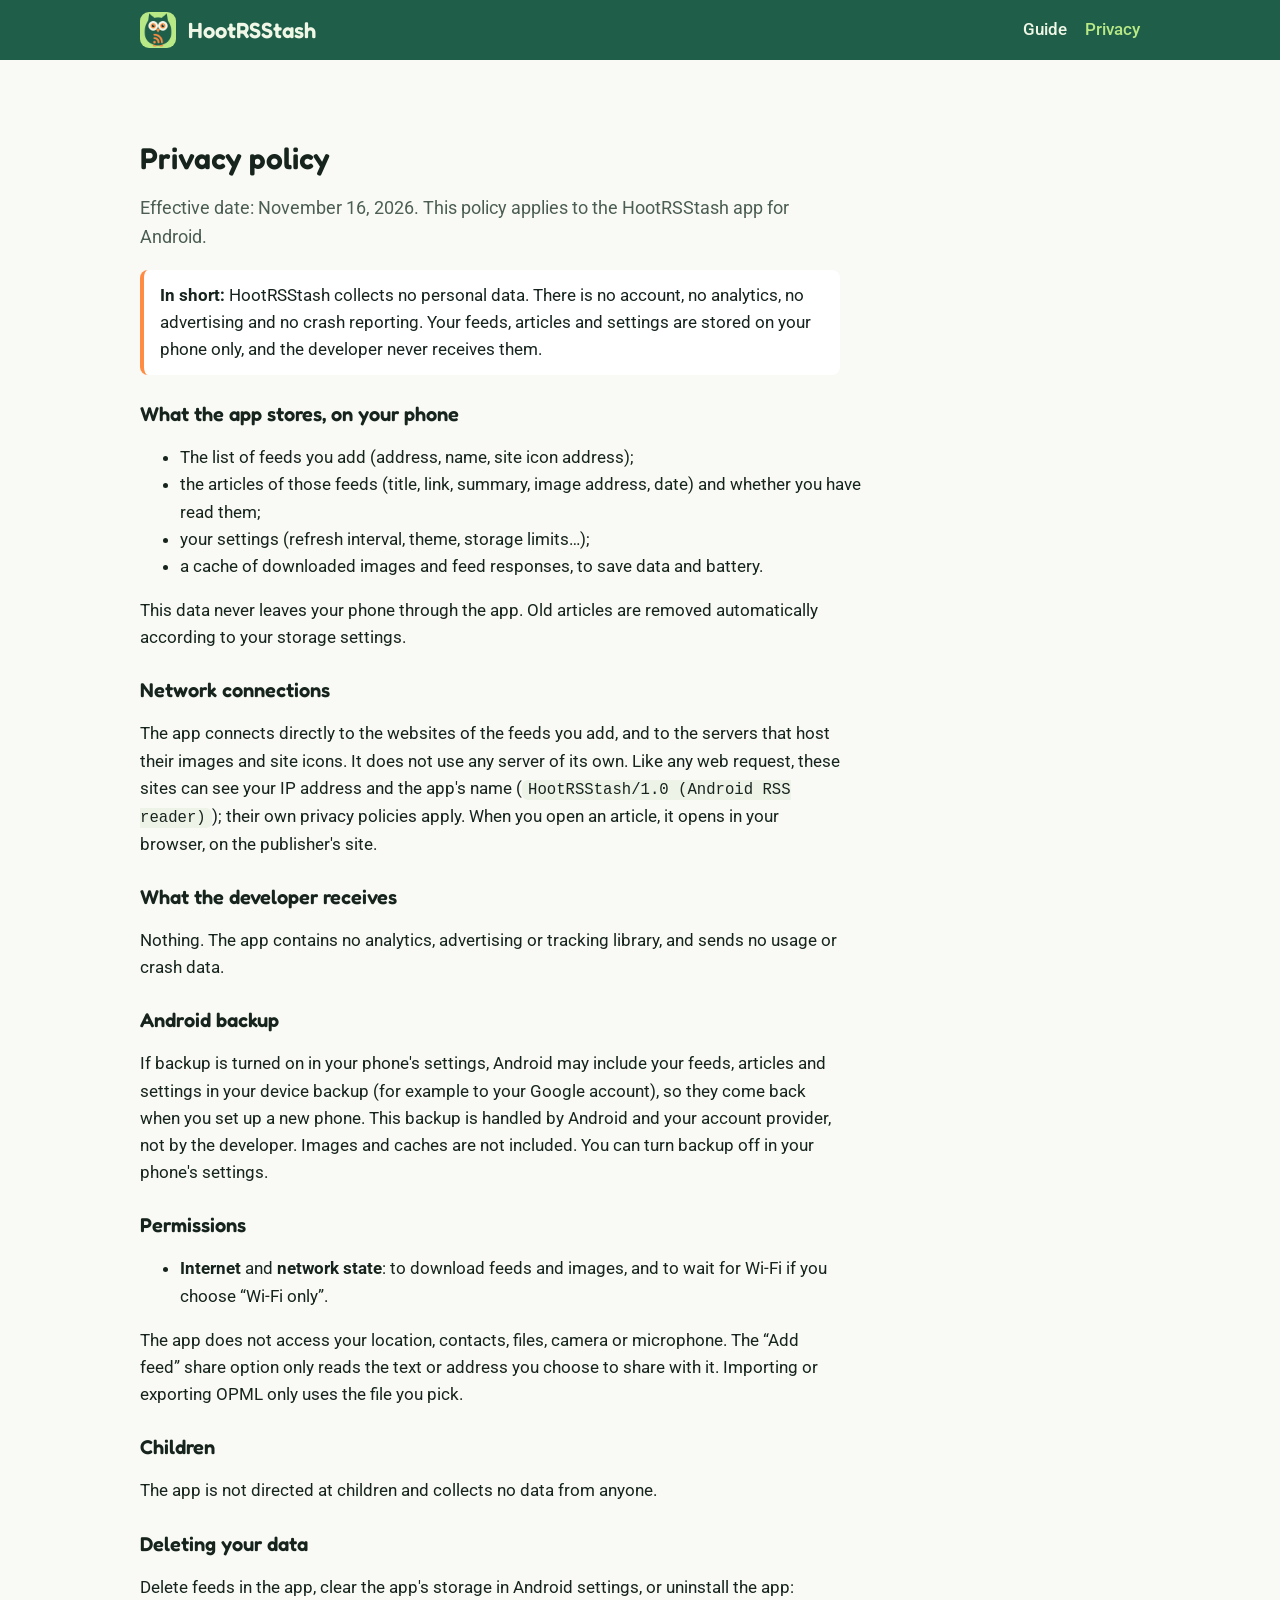
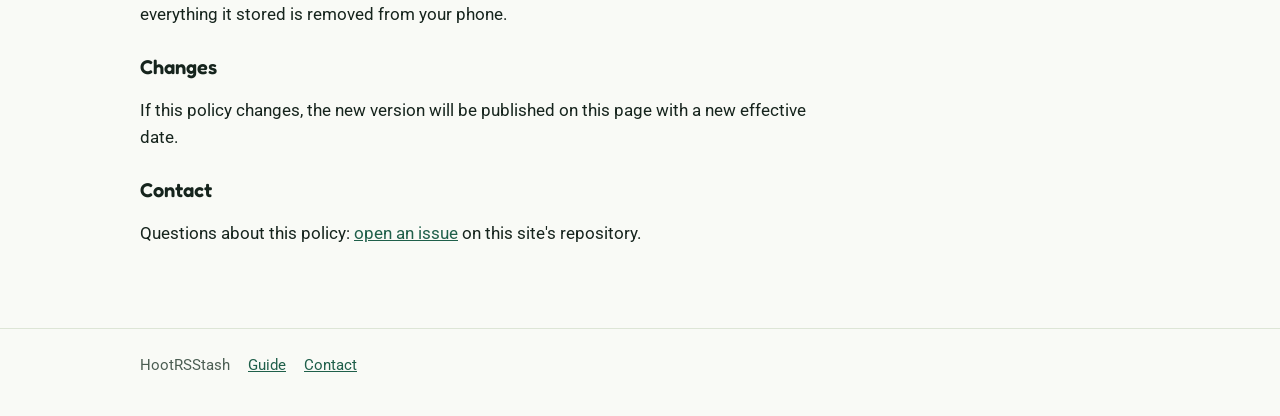
==== privacy.html @ c7c50cca "HootRSStash guide and privacy policy Co-Authored-By: Claude Opus 5.5 <noreply@anthropic.com> Claude-" ====
<!doctype html>
<html lang="en">
<head>
<meta charset="utf-8">
<meta name="viewport" content="width=device-width, initial-scale=1, viewport-fit=cover">
<title>HootRSStash Privacy Policy</title>
<meta name="description" content="HootRSStash collects no personal data. Your feeds and articles stay on your phone.">
<link rel="icon" href="img/icon-192.png">
<link rel="stylesheet" href="https://fonts.googleapis.com/css2?family=Fredoka:wght@600&family=Roboto:wght@400;500;700&display=swap">
<link rel="stylesheet" href="style.css">
</head>
<body>
<header class="topbar"><div class="wrap">
  <img src="img/icon-192.png" alt="">
  <a class="name" href="./">HootRSStash</a>
  <nav><a href="./">Guide</a><a href="privacy.html" aria-current="page">Privacy</a></nav>
</div></header>

<main class="wrap">
  <h2>Privacy policy</h2>
  <p class="lead">Effective date: November 16, 2026. This policy applies to the HootRSStash app for Android.</p>

  <p class="note"><b>In short:</b> HootRSStash collects no personal data. There is no account, no analytics, no advertising and no crash reporting. Your feeds, articles and settings are stored on your phone only, and the developer never receives them.</p>

  <h3>What the app stores, on your phone</h3>
  <ul>
    <li>The list of feeds you add (address, name, site icon address);</li>
    <li>the articles of those feeds (title, link, summary, image address, date) and whether you have read them;</li>
    <li>your settings (refresh interval, theme, storage limits…);</li>
    <li>a cache of downloaded images and feed responses, to save data and battery.</li>
  </ul>
  <p>This data never leaves your phone through the app. Old articles are removed automatically according to your storage settings.</p>

  <h3>Network connections</h3>
  <p>The app connects directly to the websites of the feeds you add, and to the servers that host their images and site icons. It does not use any server of its own. Like any web request, these sites can see your IP address and the app's name (<code>HootRSStash/1.0 (Android RSS reader)</code>); their own privacy policies apply. When you open an article, it opens in your browser, on the publisher's site.</p>

  <h3>What the developer receives</h3>
  <p>Nothing. The app contains no analytics, advertising or tracking library, and sends no usage or crash data.</p>

  <h3>Android backup</h3>
  <p>If backup is turned on in your phone's settings, Android may include your feeds, articles and settings in your device backup (for example to your Google account), so they come back when you set up a new phone. This backup is handled by Android and your account provider, not by the developer. Images and caches are not included. You can turn backup off in your phone's settings.</p>

  <h3>Permissions</h3>
  <ul>
    <li><b>Internet</b> and <b>network state</b>: to download feeds and images, and to wait for Wi-Fi if you choose “Wi-Fi only”.</li>
  </ul>
  <p>The app does not access your location, contacts, files, camera or microphone. The “Add feed” share option only reads the text or address you choose to share with it. Importing or exporting OPML only uses the file you pick.</p>

  <h3>Children</h3>
  <p>The app is not directed at children and collects no data from anyone.</p>

  <h3>Deleting your data</h3>
  <p>Delete feeds in the app, clear the app's storage in Android settings, or uninstall the app: everything it stored is removed from your phone.</p>

  <h3>Changes</h3>
  <p>If this policy changes, the new version will be published on this page with a new effective date.</p>

  <h3>Contact</h3>
  <p>Questions about this policy: <a href="https://github.com/anthonyda/hootrsstash-site/issues">open an issue</a> on this site's repository.</p>
</main>

<footer><div class="wrap">
  <span>HootRSStash</span><a href="./">Guide</a><a href="https://github.com/anthonyda/hootrsstash-site/issues">Contact</a>
</div></footer>
</body>
</html>
---- style.css ----
/* HootRSStash site: the owl's colors (forest #1F5F4A, leaf #B8E986, orange #FF8C42, cream #F1F7E7). */
:root {
  --bg: #f9faf6; --surface: #ffffff; --ink: #16241d; --muted: #4c5e53; --line: #dde5d6;
  --brand: #1f5f4a; --on-brand: #f1f7e7; --accent: #1f5f4a; --leaf: #b8e986; --orange: #ff8c42; --code: #eef3e8;
  --f-display: "Fredoka", "Segoe UI", system-ui, sans-serif;
  --f-body: "Roboto", "Segoe UI", system-ui, sans-serif;
  color-scheme: light;
}
@media (prefers-color-scheme: dark) {
  :root { --bg: #0f1412; --surface: #161d19; --ink: #e4ece2; --muted: #a8b5ab; --line: #26302a; --accent: #6cc98a; --code: #1d2621; color-scheme: dark; }
}
* { box-sizing: border-box; }
body { margin: 0; background: var(--bg); color: var(--ink); font: 17px/1.6 var(--f-body); }
a { color: var(--accent); }
a:focus-visible { outline: 3px solid var(--orange); outline-offset: 2px; border-radius: 4px; }
.wrap { max-width: 1040px; margin: 0 auto; padding-left: max(20px, env(safe-area-inset-left)); padding-right: max(20px, env(safe-area-inset-right)); }
.topbar { background: var(--brand); color: var(--on-brand); }
.topbar .wrap { display: flex; align-items: center; gap: 12px; padding-block: 12px; }
.topbar img { width: 36px; height: 36px; border-radius: 9px; }
.topbar .name { font: 600 22px var(--f-display); color: var(--on-brand); text-decoration: none; margin-right: auto; }
.topbar nav { display: flex; gap: 18px; flex-wrap: wrap; }
.topbar nav a { color: var(--on-brand); text-decoration: none; font-weight: 500; }
.topbar nav a[aria-current="page"] { color: var(--leaf); }
.hero { background: var(--brand); color: var(--on-brand); padding-block: 40px 56px; }
.hero .wrap { display: grid; grid-template-columns: minmax(0, 1.2fr) minmax(0, 1fr); gap: 32px; align-items: center; }
.hero h1 { font: 600 clamp(40px, 7vw, 64px)/1.05 var(--f-display); margin: 0 0 16px; text-wrap: balance; }
.hero h1 span { color: var(--leaf); }
.hero p { font-size: 20px; margin: 0 0 20px; max-width: 34ch; }
.chip { display: inline-block; background: var(--orange); color: #3a1600; font-weight: 500; border-radius: 999px; padding: 6px 16px; }
.hero .shots { display: flex; gap: 14px; justify-content: center; }
.hero .shots img { width: 46%; max-width: 216px; border-radius: 20px; border: 6px solid #0b0b0b; box-shadow: 0 20px 50px rgba(0,0,0,.35); }
.hero .shots img:last-child { transform: translateY(28px); }
main { padding-block: 32px 64px; }
h2 { font: 600 30px/1.2 var(--f-display); margin: 48px 0 12px; text-wrap: balance; }
h3 { font: 600 20px/1.3 var(--f-display); margin: 26px 0 6px; }
p, li { max-width: 70ch; }
.lead { color: var(--muted); font-size: 18px; }
.features { display: grid; grid-template-columns: repeat(auto-fit, minmax(230px, 1fr)); gap: 16px; margin-top: 16px; padding: 0; list-style: none; }
.features li { background: var(--surface); border: 1px solid var(--line); border-radius: 16px; padding: 16px 18px; }
.features b { display: block; font: 600 18px var(--f-display); margin-bottom: 4px; }
.gallery { display: grid; grid-template-columns: repeat(auto-fit, minmax(200px, 1fr)); gap: 18px; margin-top: 18px; }
.gallery figure { margin: 0; }
.gallery img { width: 100%; max-width: 100%; border-radius: 18px; border: 5px solid #0b0b0b; }
.gallery figcaption { color: var(--muted); font-size: 15px; margin-top: 6px; }
code { background: var(--code); border-radius: 6px; padding: 1px 6px; font-size: .92em; overflow-wrap: anywhere; }
.note { background: var(--surface); border-left: 4px solid var(--orange); border-radius: 8px; padding: 12px 16px; max-width: 70ch; }
dl { max-width: 70ch; } dt { font-weight: 600; margin-top: 14px; } dd { margin: 4px 0 0; color: var(--muted); }
footer { border-top: 1px solid var(--line); color: var(--muted); font-size: 15px; padding-block: 24px 40px; }
footer .wrap { display: flex; gap: 18px; flex-wrap: wrap; }
@media (max-width: 760px) { .hero .wrap { grid-template-columns: minmax(0, 1fr); } .hero .shots img:last-child { transform: none; } }
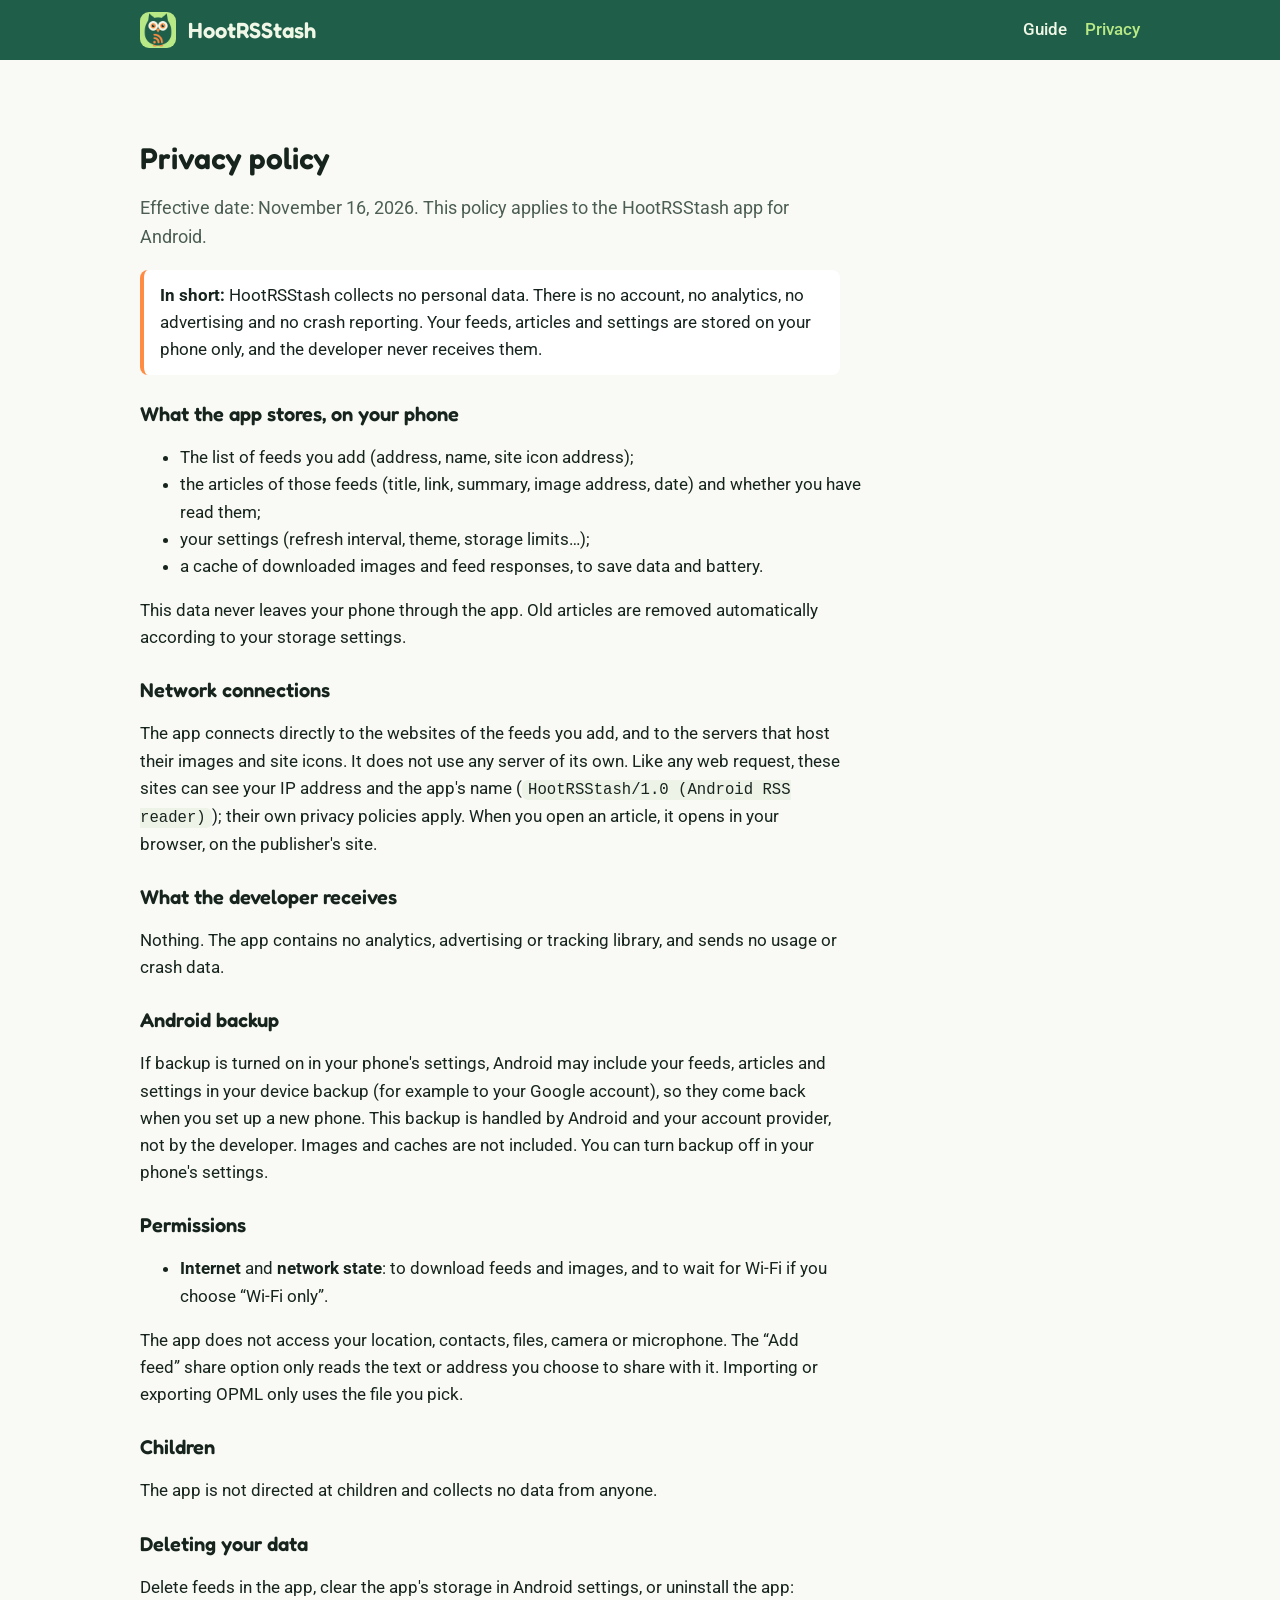
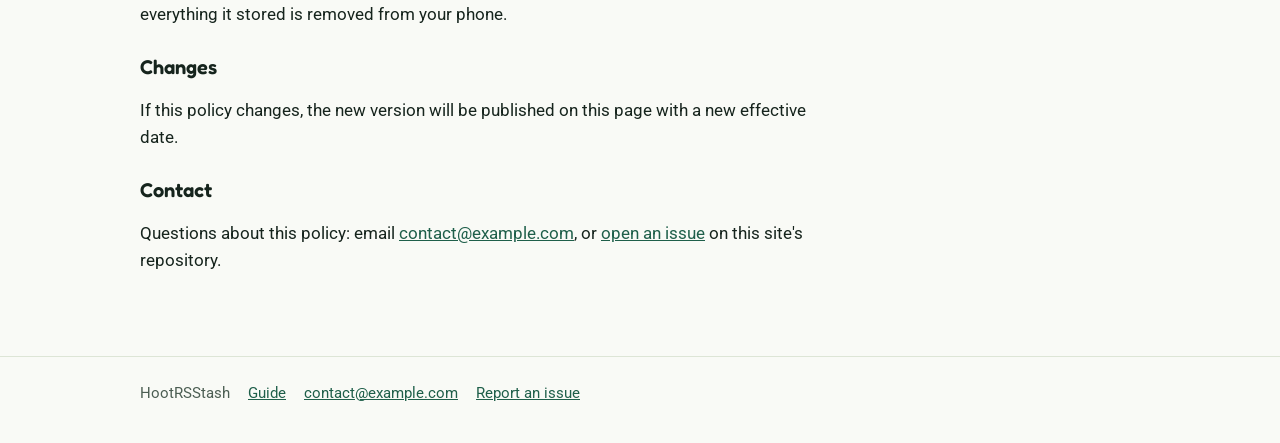
==== commit c0a50ef0: "Contact email in footers and privacy policy (placeholder, not pushed)" ====
--- a/privacy.html
+++ b/privacy.html
@@ -56,11 +56,11 @@
   <p>If this policy changes, the new version will be published on this page with a new effective date.</p>
 
   <h3>Contact</h3>
-  <p>Questions about this policy: <a href="https://github.com/anthonyda/hootrsstash-site/issues">open an issue</a> on this site's repository.</p>
+  <p>Questions about this policy: email <a href="mailto:contact@example.com">contact@example.com</a>, or <a href="https://github.com/anthonyda/hootrsstash-site/issues">open an issue</a> on this site's repository.</p>
 </main>
 
 <footer><div class="wrap">
-  <span>HootRSStash</span><a href="./">Guide</a><a href="https://github.com/anthonyda/hootrsstash-site/issues">Contact</a>
+  <span>HootRSStash</span><a href="./">Guide</a><a href="mailto:contact@example.com">contact@example.com</a><a href="https://github.com/anthonyda/hootrsstash-site/issues">Report an issue</a>
 </div></footer>
 </body>
 </html>
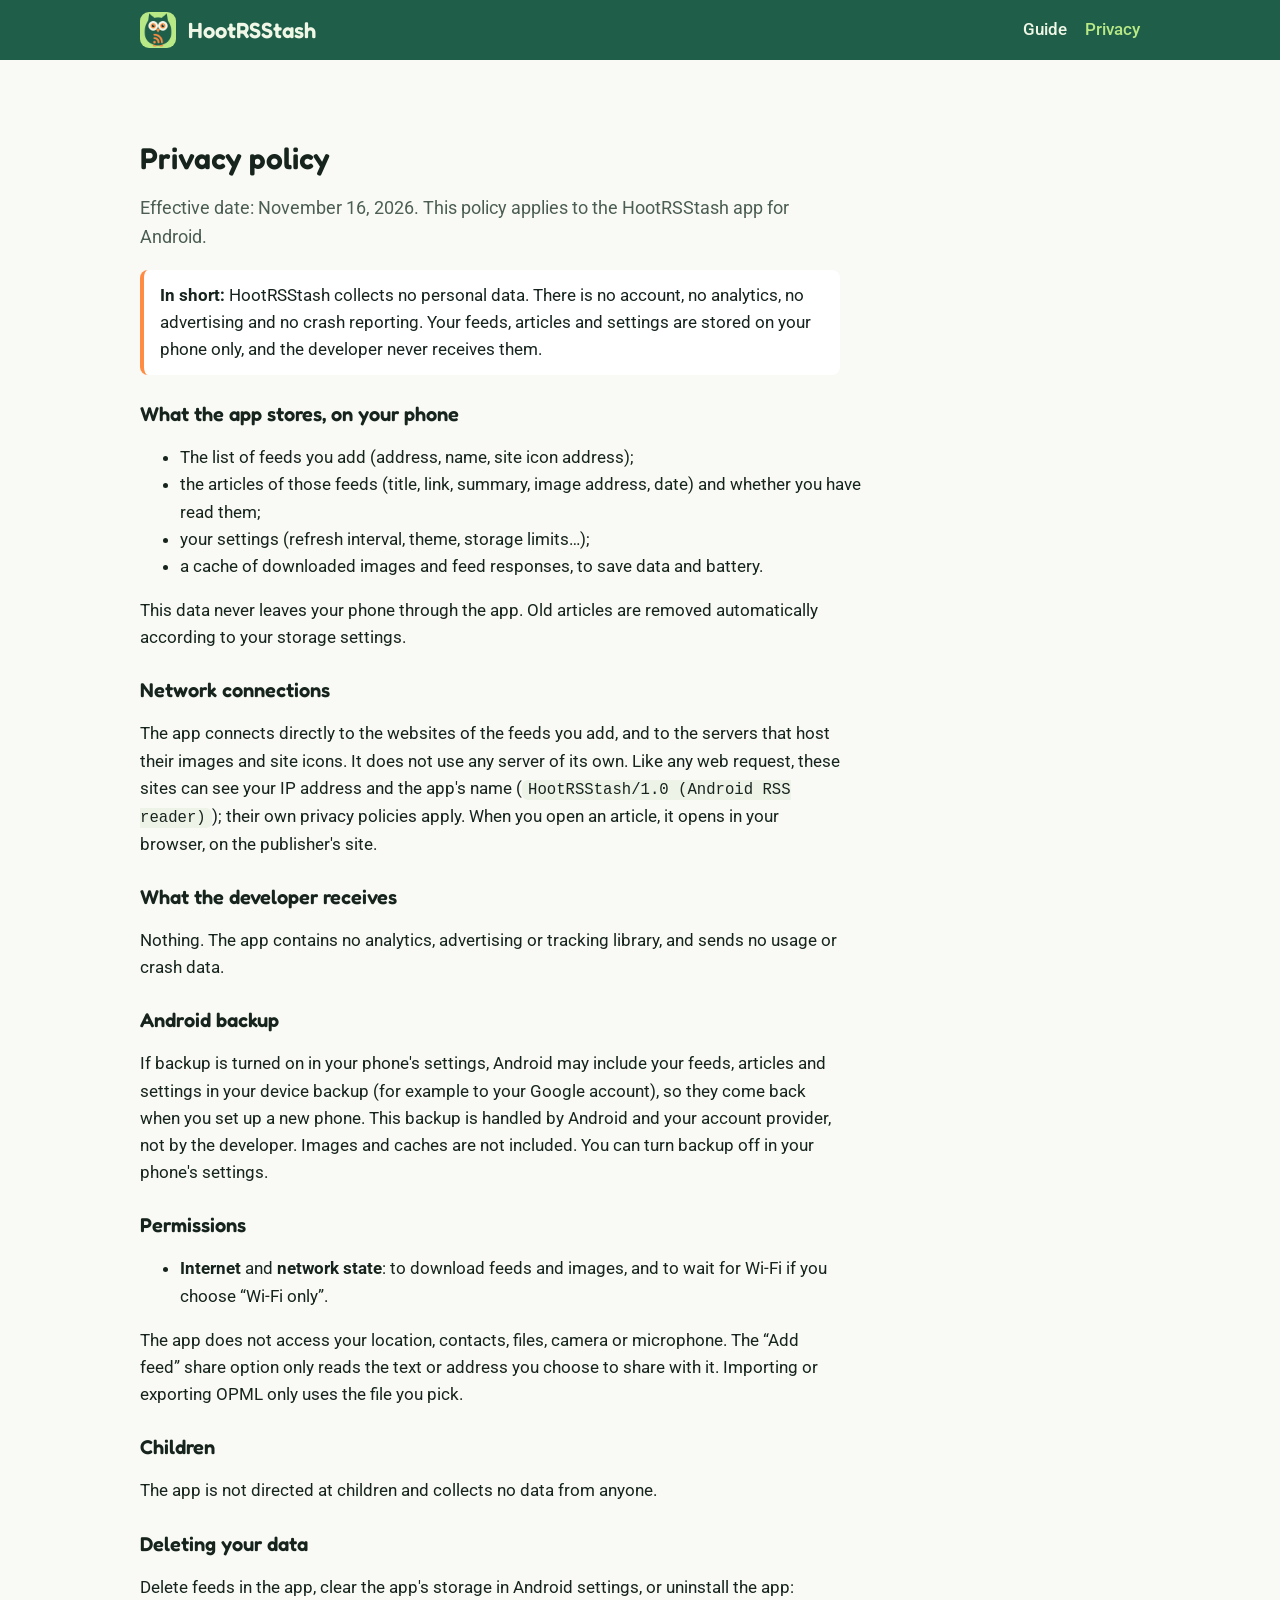
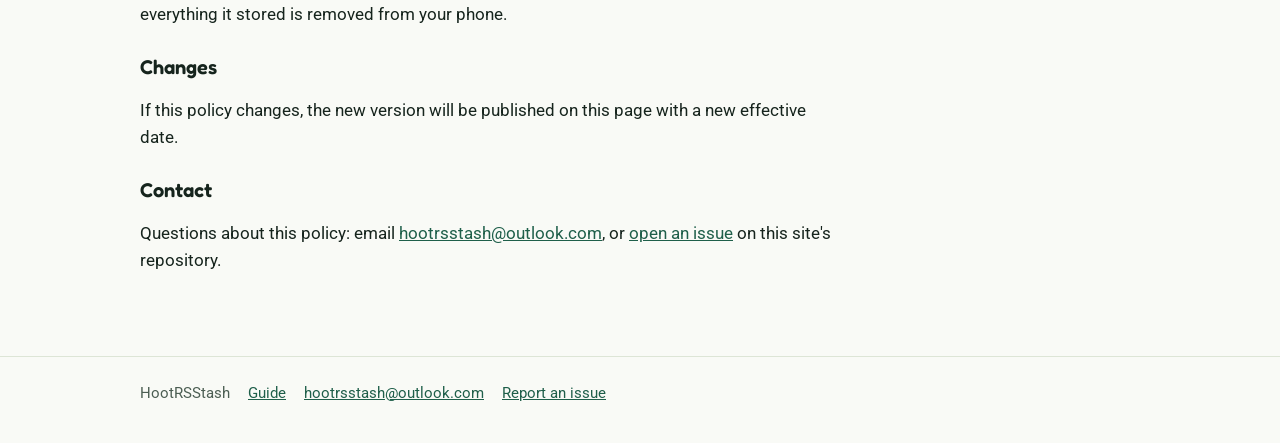
==== commit 49817549: "Real contact address" ====
--- a/privacy.html
+++ b/privacy.html
@@ -56,11 +56,11 @@
   <p>If this policy changes, the new version will be published on this page with a new effective date.</p>
 
   <h3>Contact</h3>
-  <p>Questions about this policy: email <a href="mailto:contact@example.com">contact@example.com</a>, or <a href="https://github.com/anthonyda/hootrsstash-site/issues">open an issue</a> on this site's repository.</p>
+  <p>Questions about this policy: email <a href="mailto:hootrsstash@outlook.com">hootrsstash@outlook.com</a>, or <a href="https://github.com/anthonyda/hootrsstash-site/issues">open an issue</a> on this site's repository.</p>
 </main>
 
 <footer><div class="wrap">
-  <span>HootRSStash</span><a href="./">Guide</a><a href="mailto:contact@example.com">contact@example.com</a><a href="https://github.com/anthonyda/hootrsstash-site/issues">Report an issue</a>
+  <span>HootRSStash</span><a href="./">Guide</a><a href="mailto:hootrsstash@outlook.com">hootrsstash@outlook.com</a><a href="https://github.com/anthonyda/hootrsstash-site/issues">Report an issue</a>
 </div></footer>
 </body>
 </html>
--- a/style.css
+++ b/style.css
@@ -26,6 +26,7 @@
 .hero h1 { font: 600 clamp(40px, 7vw, 64px)/1.05 var(--f-display); margin: 0 0 16px; text-wrap: balance; }
 .hero h1 span { color: var(--leaf); }
 .hero p { font-size: 20px; margin: 0 0 20px; max-width: 34ch; }
+.hero p.say { font-size: 16px; margin: -8px 0 16px; color: var(--leaf); }
 .chip { display: inline-block; background: var(--orange); color: #3a1600; font-weight: 500; border-radius: 999px; padding: 6px 16px; }
 .hero .shots { display: flex; gap: 14px; justify-content: center; }
 .hero .shots img { width: 46%; max-width: 216px; border-radius: 20px; border: 6px solid #0b0b0b; box-shadow: 0 20px 50px rgba(0,0,0,.35); }
